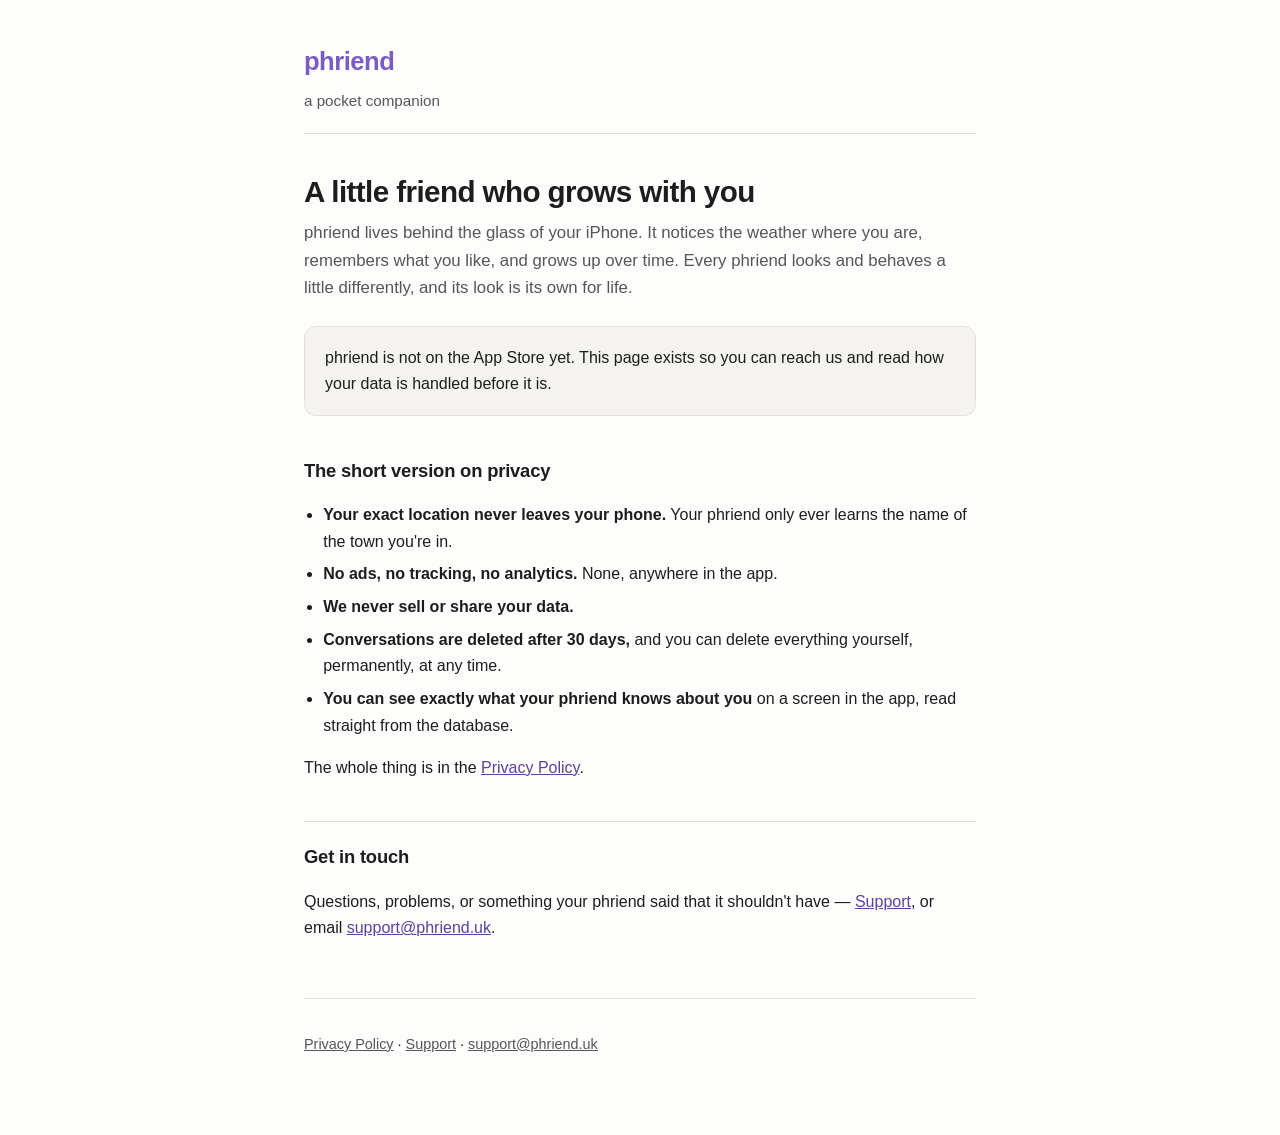
==== index.html @ 93d98e39 "Privacy policy and support pages for phriend Static, self-contained. No third-party fonts, scripts o" ====
<!doctype html>
<html lang="en-GB">
<head>
<meta charset="utf-8">
<meta name="viewport" content="width=device-width, initial-scale=1, viewport-fit=cover">
<title>phriend</title>
<meta name="description" content="phriend is a pocket companion that lives behind the glass of your iPhone.">
<link rel="stylesheet" href="style.css">
</head>
<body>

<header class="site">
  <a class="wordmark" href="index.html">phriend</a>
  <p>a pocket companion</p>
</header>

<main>

<h1>A little friend who grows with you</h1>
<p class="lede">phriend lives behind the glass of your iPhone. It notices
the weather where you are, remembers what you like, and grows up over
time. Every phriend looks and behaves a little differently, and its look
is its own for life.</p>

<div class="card">
  <p>phriend is not on the App Store yet. This page exists so you can
     reach us and read how your data is handled before it is.</p>
</div>

<h2>The short version on privacy</h2>
<ul>
  <li><strong>Your exact location never leaves your phone.</strong> Your
      phriend only ever learns the name of the town you're in.</li>
  <li><strong>No ads, no tracking, no analytics.</strong> None, anywhere
      in the app.</li>
  <li><strong>We never sell or share your data.</strong></li>
  <li><strong>Conversations are deleted after 30 days,</strong> and you
      can delete everything yourself, permanently, at any time.</li>
  <li><strong>You can see exactly what your phriend knows about you</strong>
      on a screen in the app, read straight from the database.</li>
</ul>
<p>The whole thing is in the <a href="privacy.html">Privacy Policy</a>.</p>

<h2>Get in touch</h2>
<p>Questions, problems, or something your phriend said that it shouldn't
have — <a href="support.html">Support</a>, or email
<a href="mailto:support@phriend.uk">support@phriend.uk</a>.</p>

</main>

<footer class="site">
  <p><a href="privacy.html">Privacy Policy</a> · <a href="support.html">Support</a>
     · <a href="mailto:support@phriend.uk">support@phriend.uk</a></p>
</footer>

</body>
</html>
---- style.css ----
/* phriend site — self-contained, no external resources.
   A privacy policy page that fetches third-party fonts undermines its
   own claims and creates a transfer the policy does not declare. */

:root {
  color-scheme: light dark;
  --ink: #1d1d1f;
  --ink-soft: #55555b;
  --bg: #fdfdfb;
  --panel: #f4f3ef;
  --rule: #e2e0d9;
  --accent: #7a5cc4;
  --link: #5b41a0;
}

@media (prefers-color-scheme: dark) {
  :root {
    --ink: #ececf0;
    --ink-soft: #a9a9b3;
    --bg: #16161a;
    --panel: #1f1f25;
    --rule: #32323a;
    --accent: #b49cf0;
    --link: #b49cf0;
  }
}

* { box-sizing: border-box; }

body {
  margin: 0;
  padding: 2.5rem 1.25rem 4rem;
  background: var(--bg);
  color: var(--ink);
  font: 16px/1.65 -apple-system, BlinkMacSystemFont, "Segoe UI", Roboto,
        Helvetica, Arial, sans-serif;
  -webkit-text-size-adjust: 100%;
}

main { max-width: 42rem; margin: 0 auto; }

header.site {
  max-width: 42rem;
  margin: 0 auto 2.5rem;
  padding-bottom: 1.25rem;
  border-bottom: 1px solid var(--rule);
}

header.site a.wordmark {
  font-size: 1.6rem;
  font-weight: 650;
  letter-spacing: -0.02em;
  color: var(--accent);
  text-decoration: none;
}

header.site p { margin: 0.35rem 0 0; color: var(--ink-soft); font-size: 0.95rem; }

h1 { font-size: 1.85rem; line-height: 1.25; letter-spacing: -0.02em; margin: 0 0 0.5rem; }
h2 {
  font-size: 1.15rem;
  letter-spacing: -0.01em;
  margin: 2.5rem 0 0.75rem;
  padding-top: 1.25rem;
  border-top: 1px solid var(--rule);
}
h2:first-of-type { border-top: none; padding-top: 0; }

p, li { color: var(--ink); }
a { color: var(--link); }
a:hover { text-decoration: none; }

ul { padding-left: 1.2rem; }
li { margin: 0.4rem 0; }

.lede { font-size: 1.05rem; color: var(--ink-soft); margin-top: 0; }

.updated {
  display: inline-block;
  margin-top: 0.75rem;
  padding: 0.3rem 0.7rem;
  border-radius: 999px;
  background: var(--panel);
  color: var(--ink-soft);
  font-size: 0.85rem;
}

.card {
  background: var(--panel);
  border: 1px solid var(--rule);
  border-radius: 12px;
  padding: 1.1rem 1.25rem;
  margin: 1.5rem 0;
}
.card p:first-child { margin-top: 0; }
.card p:last-child { margin-bottom: 0; }

.contact { font-size: 1.05rem; }
.contact strong { display: block; margin-bottom: 0.2rem; }

/* Tables scroll rather than squash on a phone. */
.table-wrap { overflow-x: auto; margin: 1.25rem 0; }
table { border-collapse: collapse; width: 100%; font-size: 0.95rem; }
th, td {
  text-align: left;
  padding: 0.6rem 0.75rem;
  border-bottom: 1px solid var(--rule);
  vertical-align: top;
}
th { font-weight: 620; }

footer.site {
  max-width: 42rem;
  margin: 3.5rem auto 0;
  padding-top: 1.25rem;
  border-top: 1px solid var(--rule);
  color: var(--ink-soft);
  font-size: 0.9rem;
}
footer.site a { color: var(--ink-soft); }

@media (max-width: 30rem) {
  body { padding: 1.75rem 1rem 3rem; }
  h1 { font-size: 1.55rem; }
}
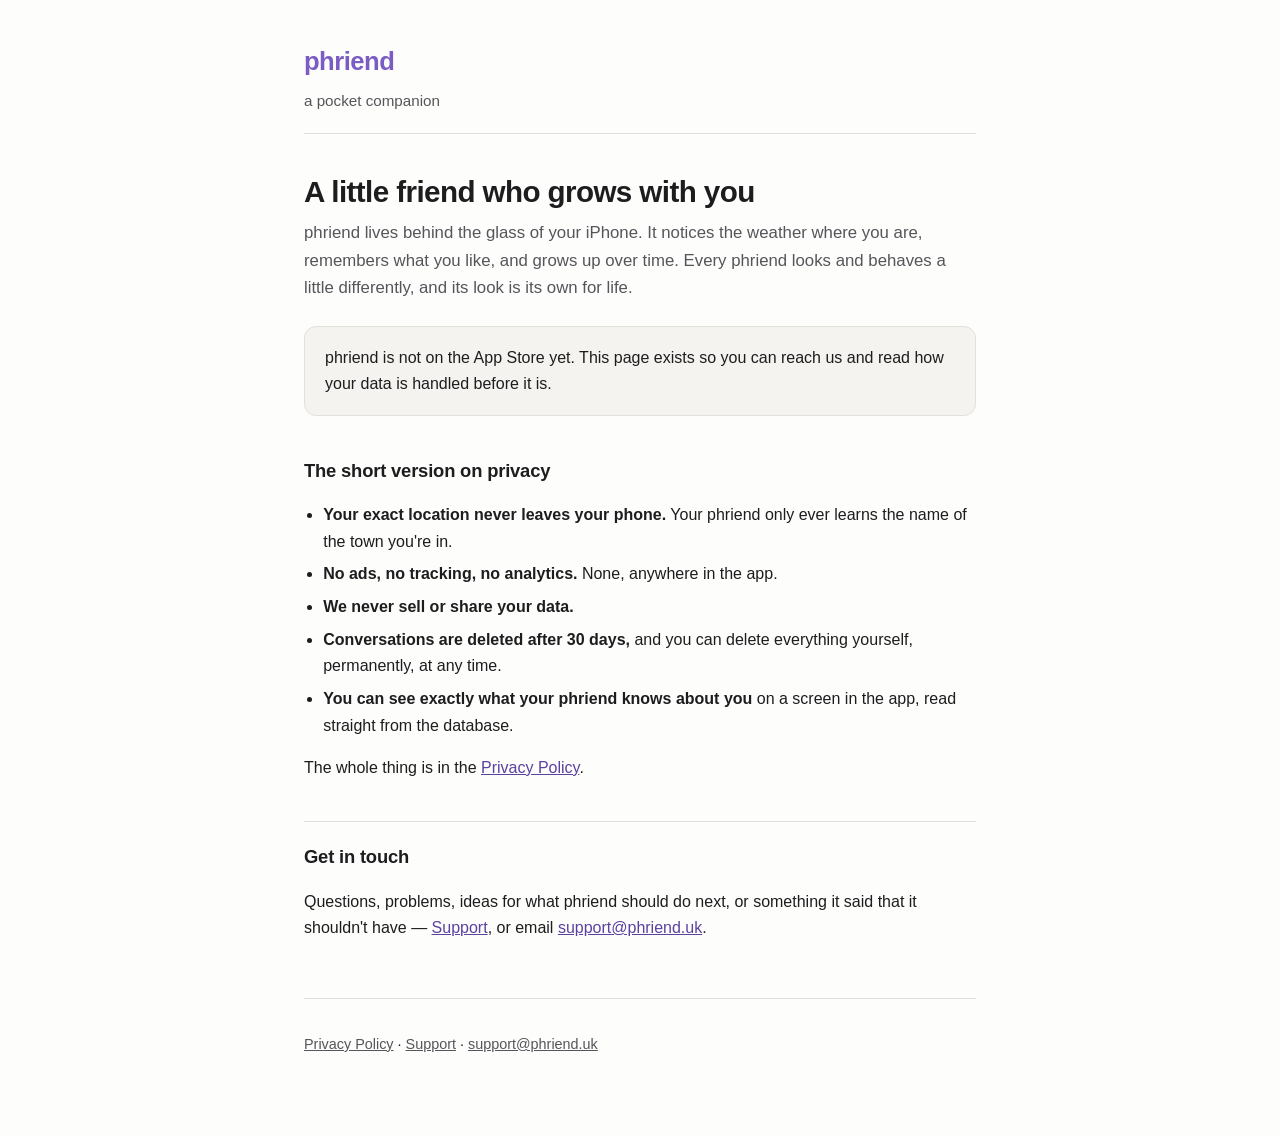
==== commit bc09bac6: "Invite feature ideas, not just bug reports The page was framed entirely around things going wrong. A" ====
--- a/index.html
+++ b/index.html
@@ -42,8 +42,9 @@
 <p>The whole thing is in the <a href="privacy.html">Privacy Policy</a>.</p>
 
 <h2>Get in touch</h2>
-<p>Questions, problems, or something your phriend said that it shouldn't
-have — <a href="support.html">Support</a>, or email
+<p>Questions, problems, ideas for what phriend should do next, or
+something it said that it shouldn't have —
+<a href="support.html">Support</a>, or email
 <a href="mailto:support@phriend.uk">support@phriend.uk</a>.</p>
 
 </main>
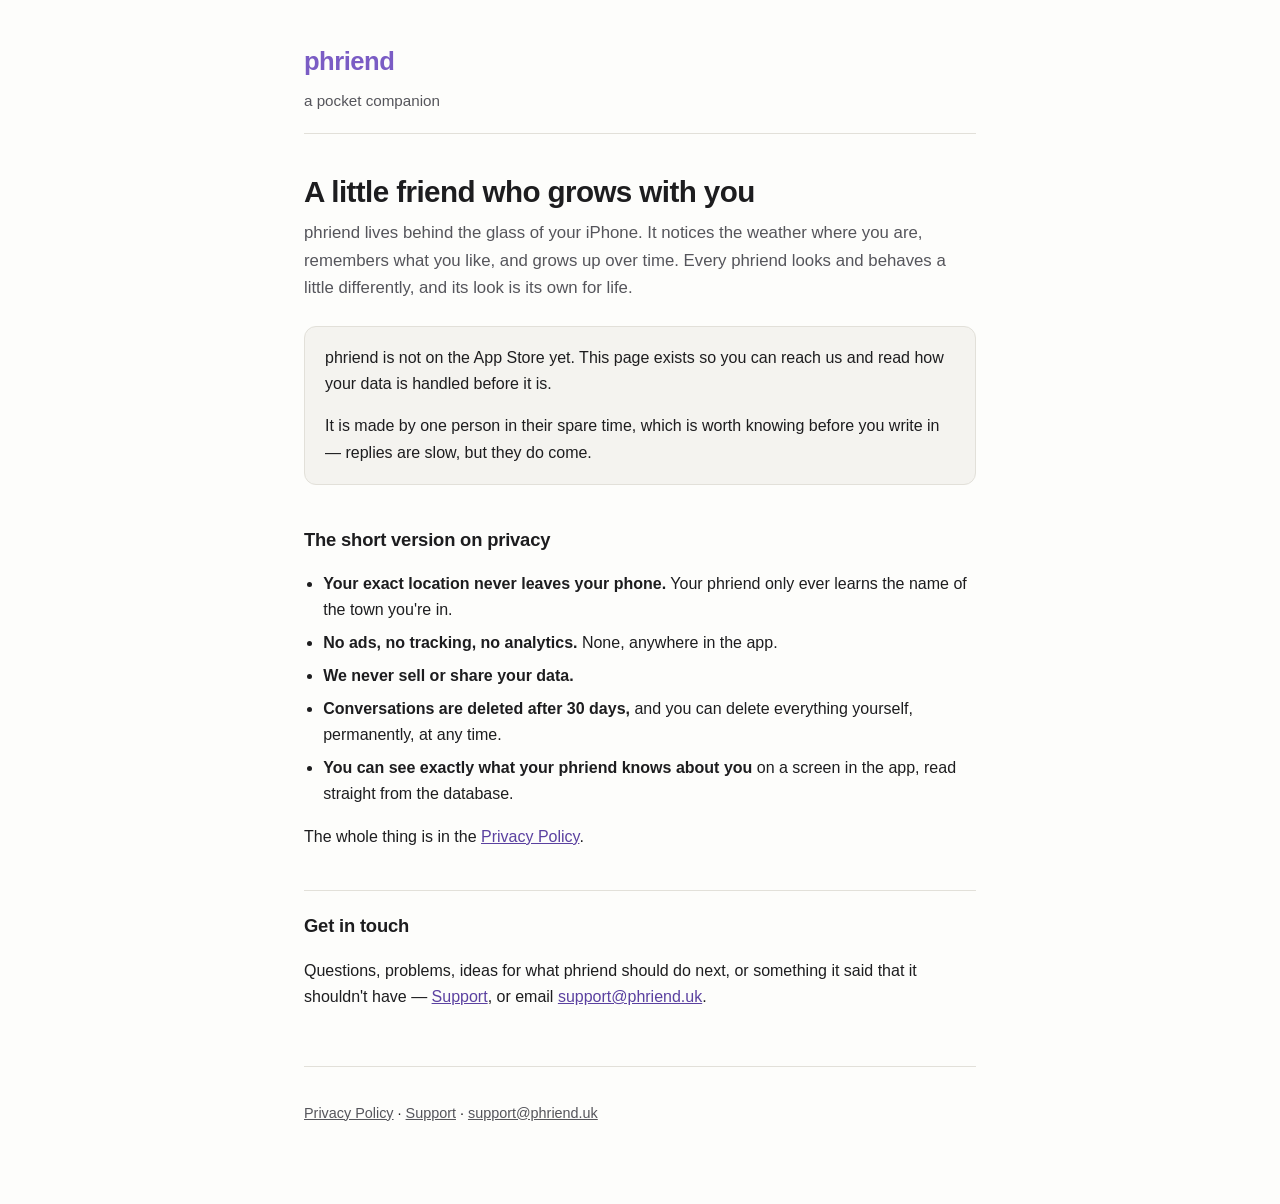
==== commit f6205518: "Set honest expectations: one person, spare time, weekly The page promised a reply within a few days." ====
--- a/index.html
+++ b/index.html
@@ -25,6 +25,8 @@
 <div class="card">
   <p>phriend is not on the App Store yet. This page exists so you can
      reach us and read how your data is handled before it is.</p>
+  <p>It is made by one person in their spare time, which is worth knowing
+     before you write in — replies are slow, but they do come.</p>
 </div>
 
 <h2>The short version on privacy</h2>
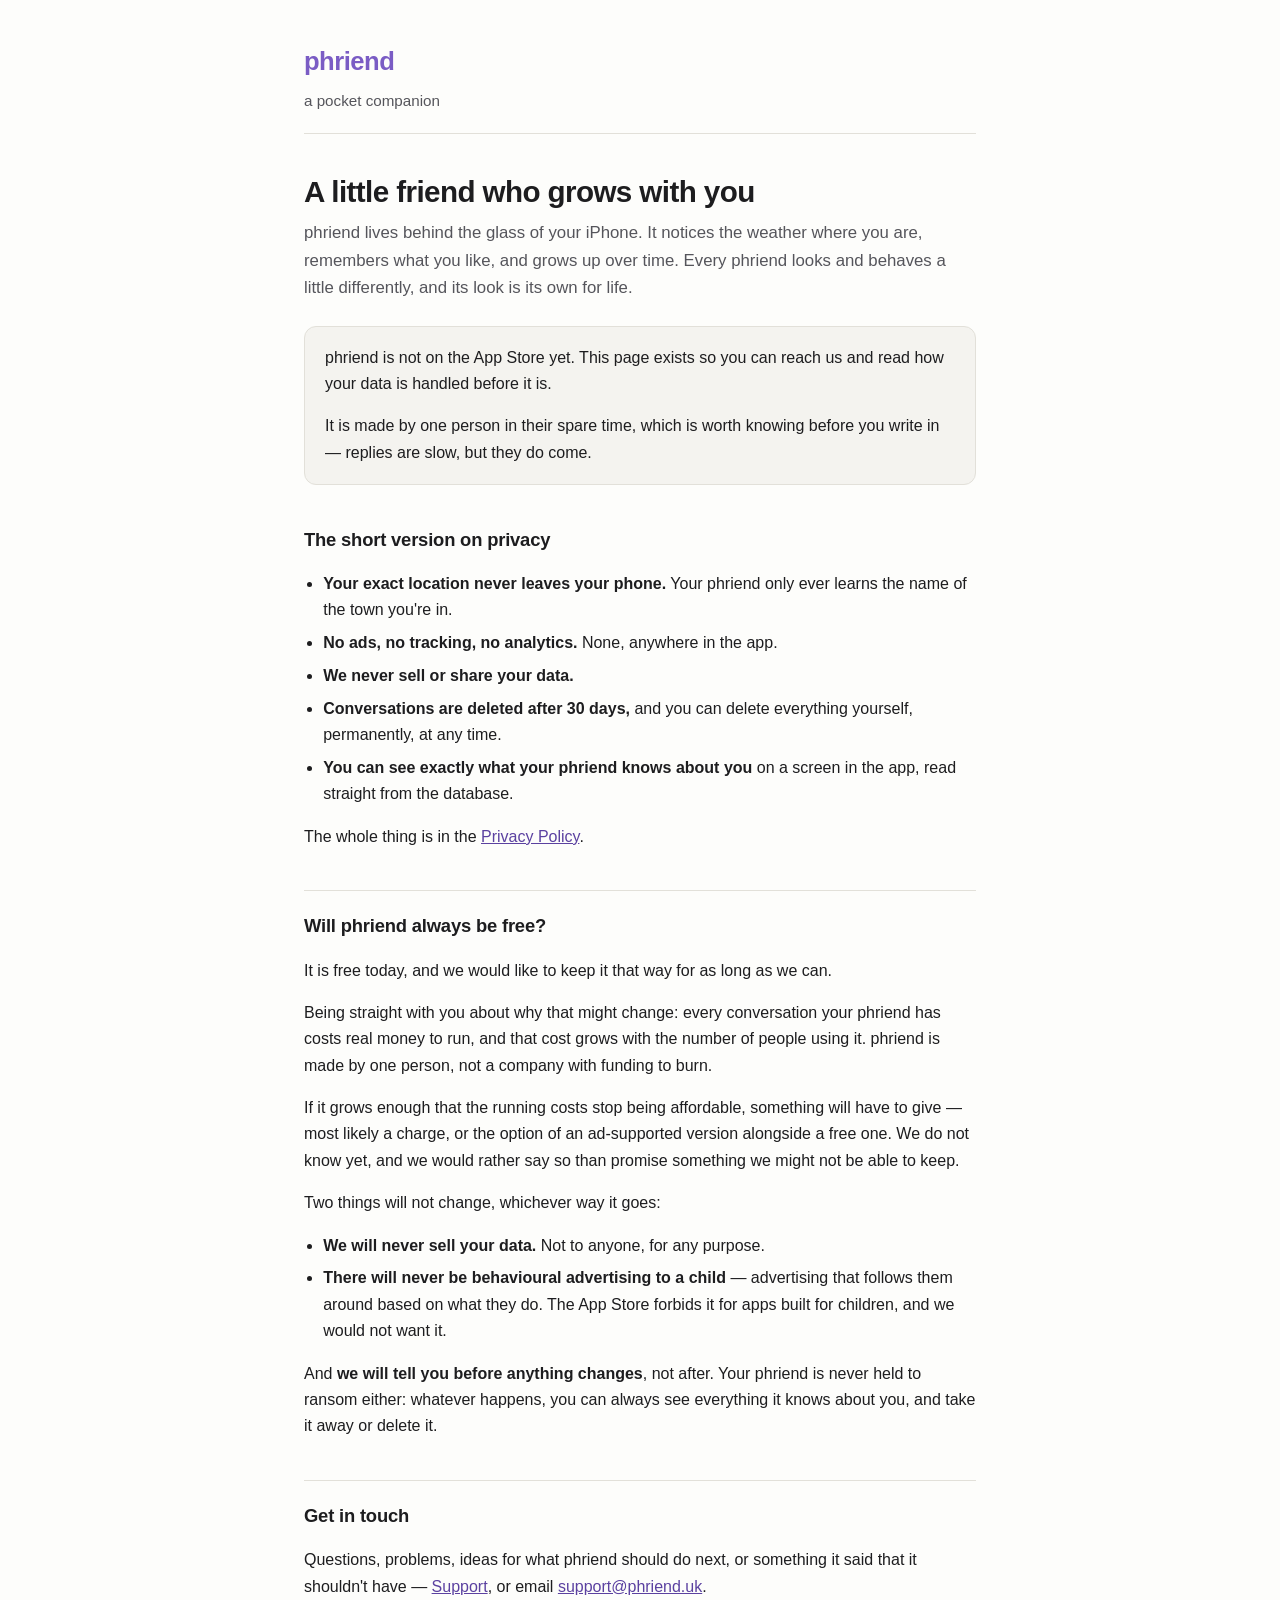
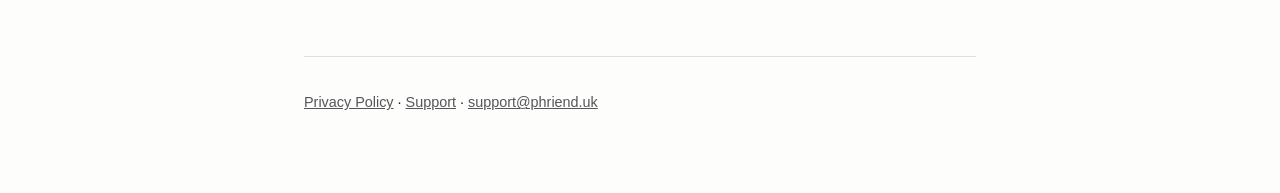
==== commit f4a547c0: "Soften the advertising promise, keep never-sell absolute Adds an honest note about cost: free today," ====
--- a/index.html
+++ b/index.html
@@ -43,6 +43,32 @@
 </ul>
 <p>The whole thing is in the <a href="privacy.html">Privacy Policy</a>.</p>
 
+<h2>Will phriend always be free?</h2>
+<p>It is free today, and we would like to keep it that way for as long as
+we can.</p>
+<p>Being straight with you about why that might change: every
+conversation your phriend has costs real money to run, and that cost
+grows with the number of people using it. phriend is made by one person,
+not a company with funding to burn.</p>
+<p>If it grows enough that the running costs stop being affordable,
+something will have to give — most likely a charge, or the option of an
+ad-supported version alongside a free one. We do not know yet, and we
+would rather say so than promise something we might not be able to
+keep.</p>
+<p>Two things will not change, whichever way it goes:</p>
+<ul>
+  <li><strong>We will never sell your data.</strong> Not to anyone, for
+      any purpose.</li>
+  <li><strong>There will never be behavioural advertising to a child</strong>
+      — advertising that follows them around based on what they do. The
+      App Store forbids it for apps built for children, and we would not
+      want it.</li>
+</ul>
+<p>And <strong>we will tell you before anything changes</strong>, not
+after. Your phriend is never held to ransom either: whatever happens, you
+can always see everything it knows about you, and take it away or delete
+it.</p>
+
 <h2>Get in touch</h2>
 <p>Questions, problems, ideas for what phriend should do next, or
 something it said that it shouldn't have —
